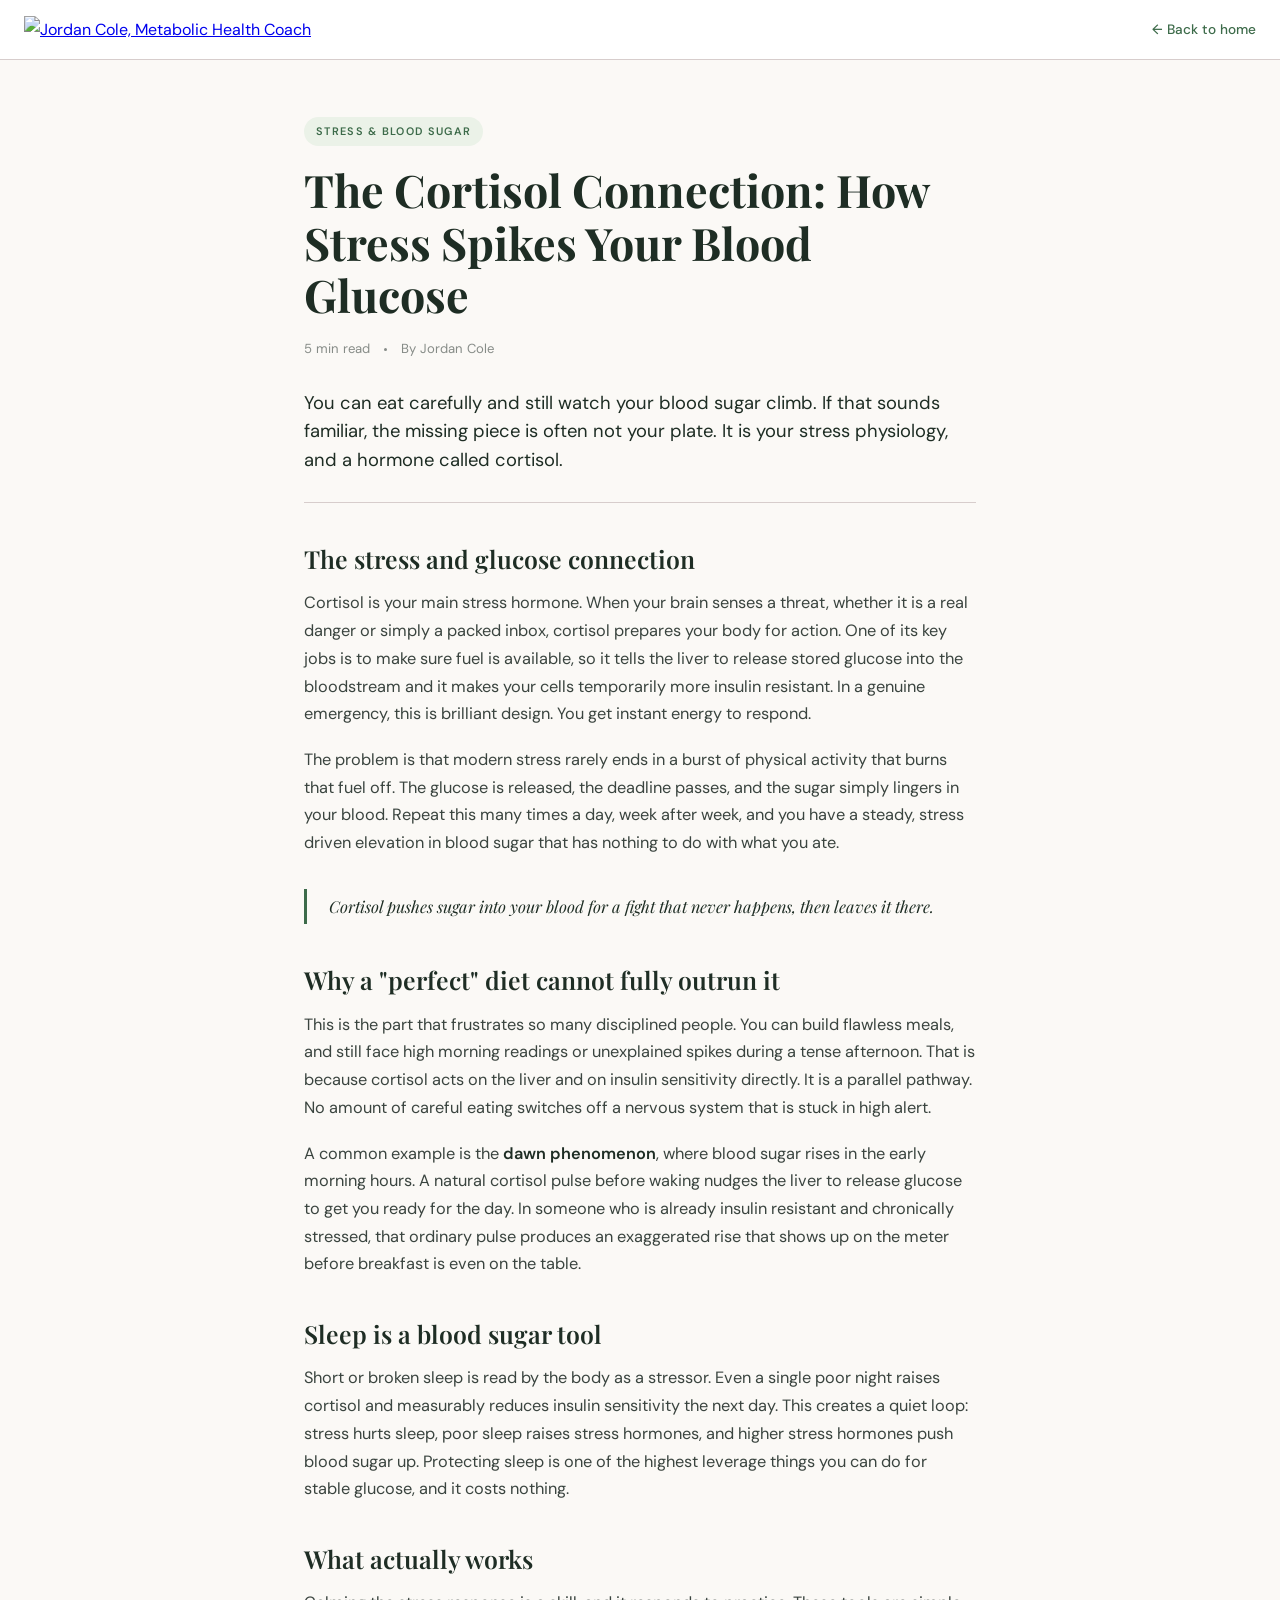
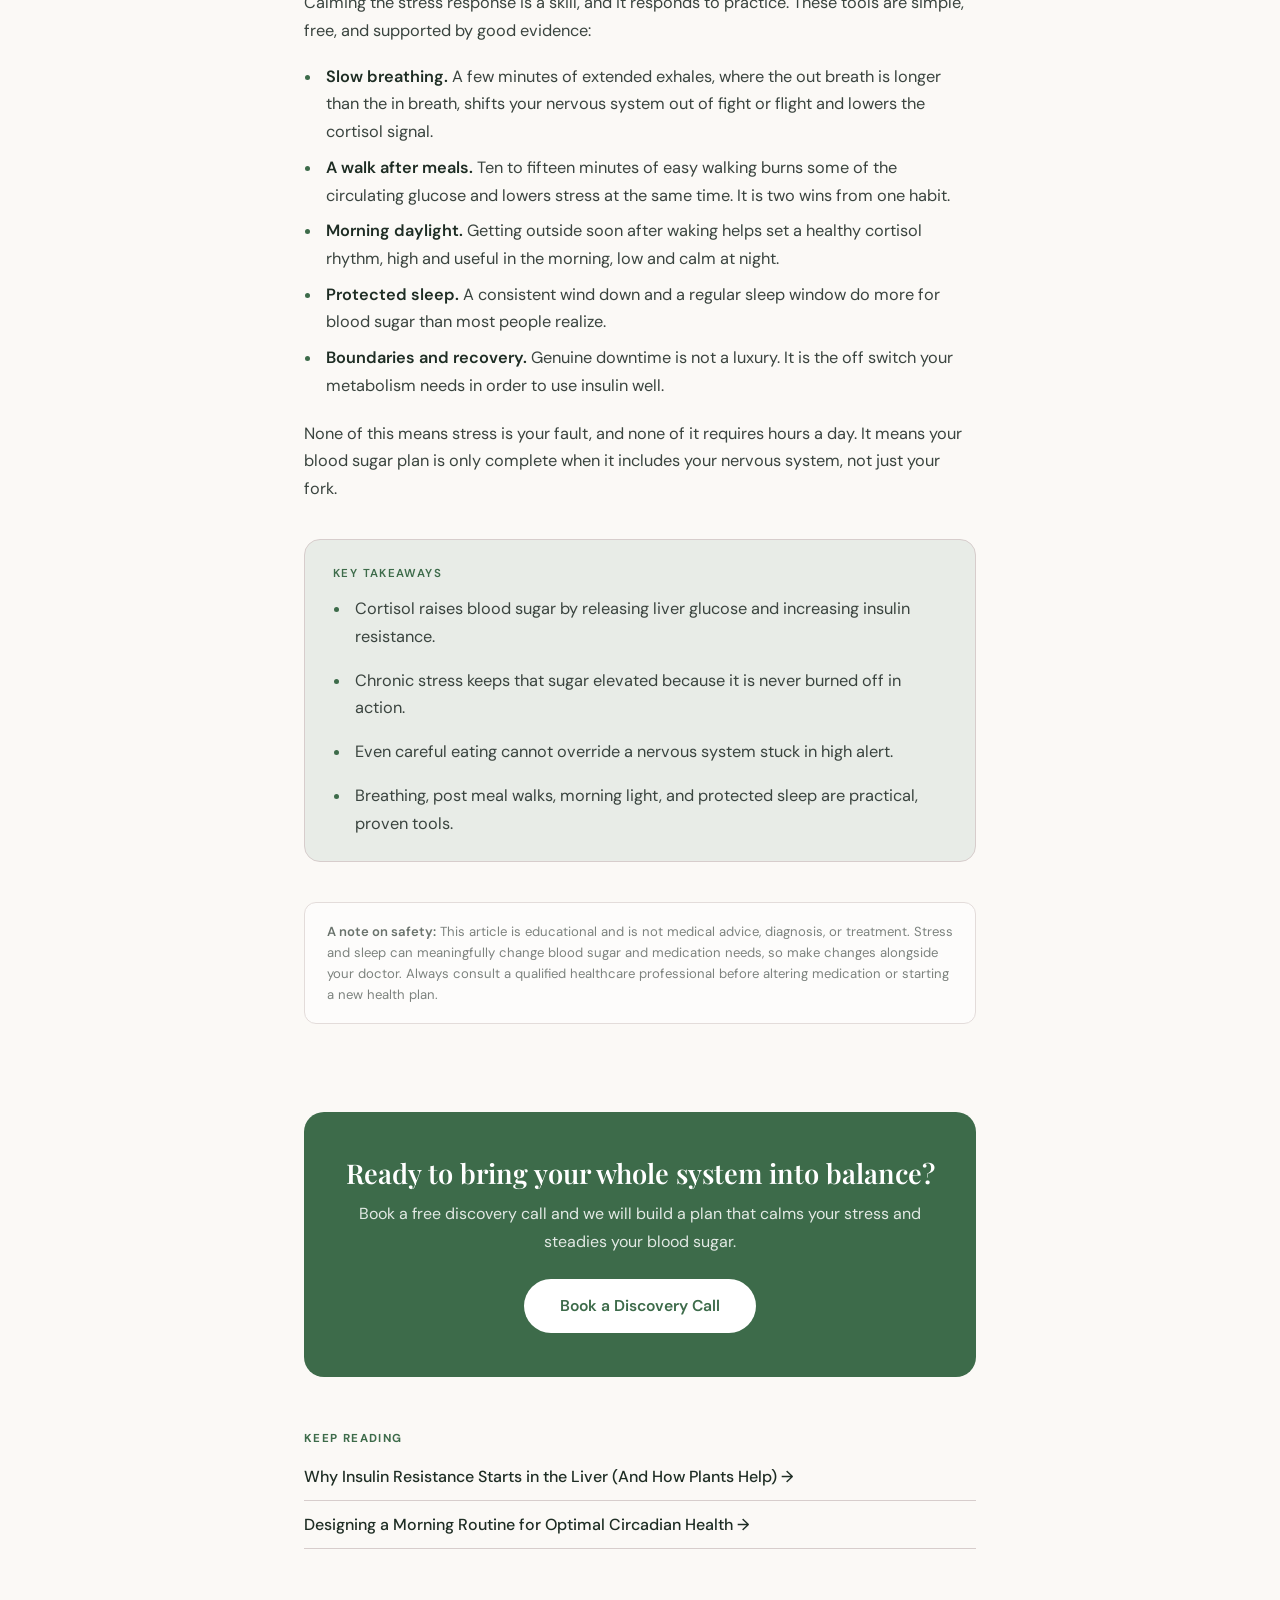
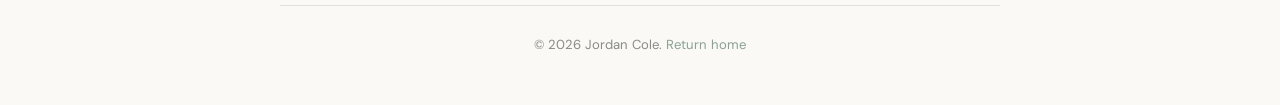
==== article-cortisol-blood-sugar.html @ 0919ec30 "feat: content pages Article pages demonstrating the content architecture and shared article layout/t" ====
<!DOCTYPE html>
<html lang="en">
<head>
  <meta charset="UTF-8" />
  <meta name="viewport" content="width=device-width, initial-scale=1.0" />
  <title>The Cortisol Connection: How Stress Spikes Your Blood Glucose | Jordan Cole</title>
  <meta name="description" content="Why chronic stress raises blood sugar through cortisol, why even a perfect diet cannot fully outrun it, and the nervous system tools that actually help." />
  <link rel="icon" type="image/png" href="assets/placeholder-logo.svg" />
  <link rel="preconnect" href="https://fonts.googleapis.com" />
  <link rel="preconnect" href="https://fonts.gstatic.com" crossorigin />
  <link href="https://fonts.googleapis.com/css2?family=Playfair+Display:ital,wght@0,400;0,500;0,600;0,700;1,400&family=DM+Sans:opsz,wght@9..40,300;9..40,400;9..40,500&display=swap" rel="stylesheet" />
  <link rel="stylesheet" href="article.css" />
</head>
<body>

<div class="top-bar">
  <a href="index.html"><img src="assets/placeholder-logo.svg" alt="Jordan Cole, Metabolic Health Coach" /></a>
  <a href="index.html" class="home-link">← Back to home</a>
</div>

<article class="article">
  <span class="article__eyebrow">Stress &amp; Blood Sugar</span>
  <h1 class="article__title">The Cortisol Connection: How Stress Spikes Your Blood Glucose</h1>
  <div class="article__meta">
    <span>5 min read</span>
    <span class="dot"></span>
    <span>By Jordan Cole</span>
  </div>

  <p class="article__dek">You can eat carefully and still watch your blood sugar climb. If that sounds familiar, the missing piece is often not your plate. It is your stress physiology, and a hormone called cortisol.</p>

  <div class="article__body">
    <h2>The stress and glucose connection</h2>
    <p>Cortisol is your main stress hormone. When your brain senses a threat, whether it is a real danger or simply a packed inbox, cortisol prepares your body for action. One of its key jobs is to make sure fuel is available, so it tells the liver to release stored glucose into the bloodstream and it makes your cells temporarily more insulin resistant. In a genuine emergency, this is brilliant design. You get instant energy to respond.</p>
    <p>The problem is that modern stress rarely ends in a burst of physical activity that burns that fuel off. The glucose is released, the deadline passes, and the sugar simply lingers in your blood. Repeat this many times a day, week after week, and you have a steady, stress driven elevation in blood sugar that has nothing to do with what you ate.</p>

    <p class="pullquote">Cortisol pushes sugar into your blood for a fight that never happens, then leaves it there.</p>

    <h2>Why a "perfect" diet cannot fully outrun it</h2>
    <p>This is the part that frustrates so many disciplined people. You can build flawless meals, and still face high morning readings or unexplained spikes during a tense afternoon. That is because cortisol acts on the liver and on insulin sensitivity directly. It is a parallel pathway. No amount of careful eating switches off a nervous system that is stuck in high alert.</p>
    <p>A common example is the <strong>dawn phenomenon</strong>, where blood sugar rises in the early morning hours. A natural cortisol pulse before waking nudges the liver to release glucose to get you ready for the day. In someone who is already insulin resistant and chronically stressed, that ordinary pulse produces an exaggerated rise that shows up on the meter before breakfast is even on the table.</p>

    <h2>Sleep is a blood sugar tool</h2>
    <p>Short or broken sleep is read by the body as a stressor. Even a single poor night raises cortisol and measurably reduces insulin sensitivity the next day. This creates a quiet loop: stress hurts sleep, poor sleep raises stress hormones, and higher stress hormones push blood sugar up. Protecting sleep is one of the highest leverage things you can do for stable glucose, and it costs nothing.</p>

    <h2>What actually works</h2>
    <p>Calming the stress response is a skill, and it responds to practice. These tools are simple, free, and supported by good evidence:</p>
    <ul>
      <li><strong>Slow breathing.</strong> A few minutes of extended exhales, where the out breath is longer than the in breath, shifts your nervous system out of fight or flight and lowers the cortisol signal.</li>
      <li><strong>A walk after meals.</strong> Ten to fifteen minutes of easy walking burns some of the circulating glucose and lowers stress at the same time. It is two wins from one habit.</li>
      <li><strong>Morning daylight.</strong> Getting outside soon after waking helps set a healthy cortisol rhythm, high and useful in the morning, low and calm at night.</li>
      <li><strong>Protected sleep.</strong> A consistent wind down and a regular sleep window do more for blood sugar than most people realize.</li>
      <li><strong>Boundaries and recovery.</strong> Genuine downtime is not a luxury. It is the off switch your metabolism needs in order to use insulin well.</li>
    </ul>
    <p>None of this means stress is your fault, and none of it requires hours a day. It means your blood sugar plan is only complete when it includes your nervous system, not just your fork.</p>

    <div class="takeaways">
      <h3>Key takeaways</h3>
      <ul>
        <li>Cortisol raises blood sugar by releasing liver glucose and increasing insulin resistance.</li>
        <li>Chronic stress keeps that sugar elevated because it is never burned off in action.</li>
        <li>Even careful eating cannot override a nervous system stuck in high alert.</li>
        <li>Breathing, post meal walks, morning light, and protected sleep are practical, proven tools.</li>
      </ul>
    </div>

    <div class="disclaimer">
      <strong>A note on safety:</strong> This article is educational and is not medical advice, diagnosis, or treatment. Stress and sleep can meaningfully change blood sugar and medication needs, so make changes alongside your doctor. Always consult a qualified healthcare professional before altering medication or starting a new health plan.
    </div>
  </div>
</article>

<section class="article-cta">
  <div class="article-cta__inner">
    <h2>Ready to bring your whole system into balance?</h2>
    <p>Book a free discovery call and we will build a plan that calms your stress and steadies your blood sugar.</p>
    <a href="register.html" class="article-cta__btn">Book a Discovery Call</a>
  </div>
</section>

<section class="more">
  <h3>Keep reading</h3>
  <div class="more__links">
    <a href="article-insulin-resistance.html">Why Insulin Resistance Starts in the Liver (And How Plants Help) →</a>
    <a href="article-morning-routine.html">Designing a Morning Routine for Optimal Circadian Health →</a>
  </div>
</section>

<footer class="article-footer">
  © 2026 Jordan Cole. <a href="index.html">Return home</a>
</footer>

</body>
</html>
---- article.css ----
/* ================================================================
   article.css — shared styling for the educational article pages
   (article-insulin-resistance.html, article-cortisol-blood-sugar.html,
    article-morning-routine.html). Matches the design tokens used across
   the rest of the site.
   ================================================================ */

:root {
  --bg-primary:   #FBF9F6;
  --bg-accent:    #E8ECE7;
  --text-heading: #1E2D24;
  --text-body:    #3A443F;
  --green:        #3D6B4A;
  --green-light:  #5A8A66;
  --green-pale:   #EBF2E8;
  --border:       #D7CDCC;
  --white:        #FFFFFF;
  --serif:        'Playfair Display', Georgia, serif;
  --sans:         'DM Sans', system-ui, sans-serif;
  --shadow:       0 6px 30px rgba(30,45,36,.10);
}

*, *::before, *::after { box-sizing: border-box; margin: 0; padding: 0; }

body {
  font-family: var(--sans);
  background: var(--bg-primary);
  color: var(--text-body);
  line-height: 1.7;
  -webkit-font-smoothing: antialiased;
}

/* ── Top bar ── */
.top-bar {
  display: flex;
  align-items: center;
  justify-content: space-between;
  padding: 16px 24px;
  border-bottom: 1px solid var(--border);
  background: var(--white);
  position: sticky;
  top: 0;
  z-index: 10;
}
.top-bar img { height: 40px; mix-blend-mode: multiply; }
.top-bar a.home-link {
  font-size: .85rem;
  font-weight: 500;
  color: var(--green);
  text-decoration: none;
}
.top-bar a.home-link:hover { color: var(--text-heading); }

/* ── Article layout ── */
.article {
  max-width: 720px;
  margin: 0 auto;
  padding: 56px 24px 40px;
}

.article__eyebrow {
  display: inline-block;
  font-size: .68rem;
  font-weight: 600;
  letter-spacing: .12em;
  text-transform: uppercase;
  color: var(--green);
  background: var(--green-pale);
  padding: 5px 12px;
  border-radius: 50px;
  margin-bottom: 18px;
}

.article__title {
  font-family: var(--serif);
  font-size: clamp(1.9rem, 1.3rem + 2.4vw, 2.8rem);
  font-weight: 700;
  color: var(--text-heading);
  line-height: 1.18;
  margin-bottom: 16px;
}

.article__meta {
  display: flex;
  align-items: center;
  gap: 14px;
  font-size: .82rem;
  color: var(--text-body);
  opacity: .6;
  margin-bottom: 28px;
}
.article__meta span.dot { width: 3px; height: 3px; border-radius: 50%; background: currentColor; }

.article__dek {
  font-size: 1.15rem;
  color: var(--text-heading);
  font-weight: 400;
  line-height: 1.55;
  padding-bottom: 28px;
  margin-bottom: 32px;
  border-bottom: 1px solid var(--border);
}

/* ── Prose ── */
.article__body h2 {
  font-family: var(--serif);
  font-size: 1.55rem;
  font-weight: 600;
  color: var(--text-heading);
  line-height: 1.3;
  margin: 40px 0 14px;
}
.article__body h3 {
  font-size: 1.1rem;
  font-weight: 600;
  color: var(--text-heading);
  margin: 28px 0 10px;
}
.article__body p { margin-bottom: 18px; font-size: 1.02rem; }
.article__body a { color: var(--green); text-decoration: underline; text-underline-offset: 3px; }
.article__body strong { color: var(--text-heading); font-weight: 600; }

.article__body ul, .article__body ol {
  margin: 0 0 20px 1.1rem;
  display: flex;
  flex-direction: column;
  gap: 8px;
}
.article__body li { font-size: 1.02rem; padding-left: 4px; }
.article__body ul li::marker { color: var(--green); }

/* Key-takeaways callout */
.takeaways {
  background: var(--bg-accent);
  border: 1px solid var(--border);
  border-radius: 16px;
  padding: 24px 28px;
  margin: 36px 0;
}
.takeaways h3 {
  margin: 0 0 12px;
  font-size: .72rem;
  letter-spacing: .12em;
  text-transform: uppercase;
  color: var(--green);
}
.takeaways ul { margin: 0 0 0 1.1rem; }
.takeaways li { margin-bottom: 8px; }
.takeaways li:last-child { margin-bottom: 0; }

/* Pull-quote */
.pullquote {
  font-family: var(--serif);
  font-size: 1.3rem;
  font-style: italic;
  color: var(--text-heading);
  line-height: 1.45;
  border-left: 3px solid var(--green);
  padding: 6px 0 6px 22px;
  margin: 32px 0;
}

/* Disclaimer */
.disclaimer {
  font-size: .82rem;
  color: var(--text-body);
  opacity: .65;
  line-height: 1.6;
  background: var(--white);
  border: 1px solid var(--border);
  border-radius: 12px;
  padding: 18px 22px;
  margin-top: 40px;
}
.disclaimer strong { color: var(--text-heading); }

/* ── CTA panel ── */
.article-cta {
  max-width: 720px;
  margin: 48px auto 0;
  padding: 0 24px;
}
.article-cta__inner {
  background: var(--green);
  border-radius: 20px;
  padding: 44px 36px;
  text-align: center;
  color: var(--white);
}
.article-cta__inner h2 {
  font-family: var(--serif);
  font-size: 1.7rem;
  font-weight: 600;
  line-height: 1.25;
  margin-bottom: 10px;
}
.article-cta__inner p { opacity: .85; margin-bottom: 24px; font-size: 1rem; }
.article-cta__btn {
  display: inline-block;
  background: var(--white);
  color: var(--green);
  padding: 14px 36px;
  border-radius: 50px;
  font-weight: 600;
  font-size: .98rem;
  text-decoration: none;
  transition: all .3s;
}
.article-cta__btn:hover { transform: translateY(-2px); box-shadow: 0 10px 28px rgba(30,45,36,.28); }

/* ── More articles ── */
.more {
  max-width: 720px;
  margin: 52px auto 0;
  padding: 0 24px;
}
.more h3 {
  font-size: .72rem;
  letter-spacing: .12em;
  text-transform: uppercase;
  color: var(--green);
  margin-bottom: 14px;
}
.more__links { display: flex; flex-direction: column; gap: 10px; }
.more__links a {
  color: var(--text-heading);
  text-decoration: none;
  font-weight: 500;
  border-bottom: 1px solid var(--border);
  padding-bottom: 10px;
  transition: color .2s;
}
.more__links a:hover { color: var(--green); }

/* ── Footer ── */
.article-footer {
  max-width: 720px;
  margin: 56px auto 0;
  padding: 28px 24px 48px;
  border-top: 1px solid var(--border);
  font-size: .82rem;
  color: var(--text-body);
  opacity: .6;
  text-align: center;
}
.article-footer a { color: var(--green); text-decoration: none; }
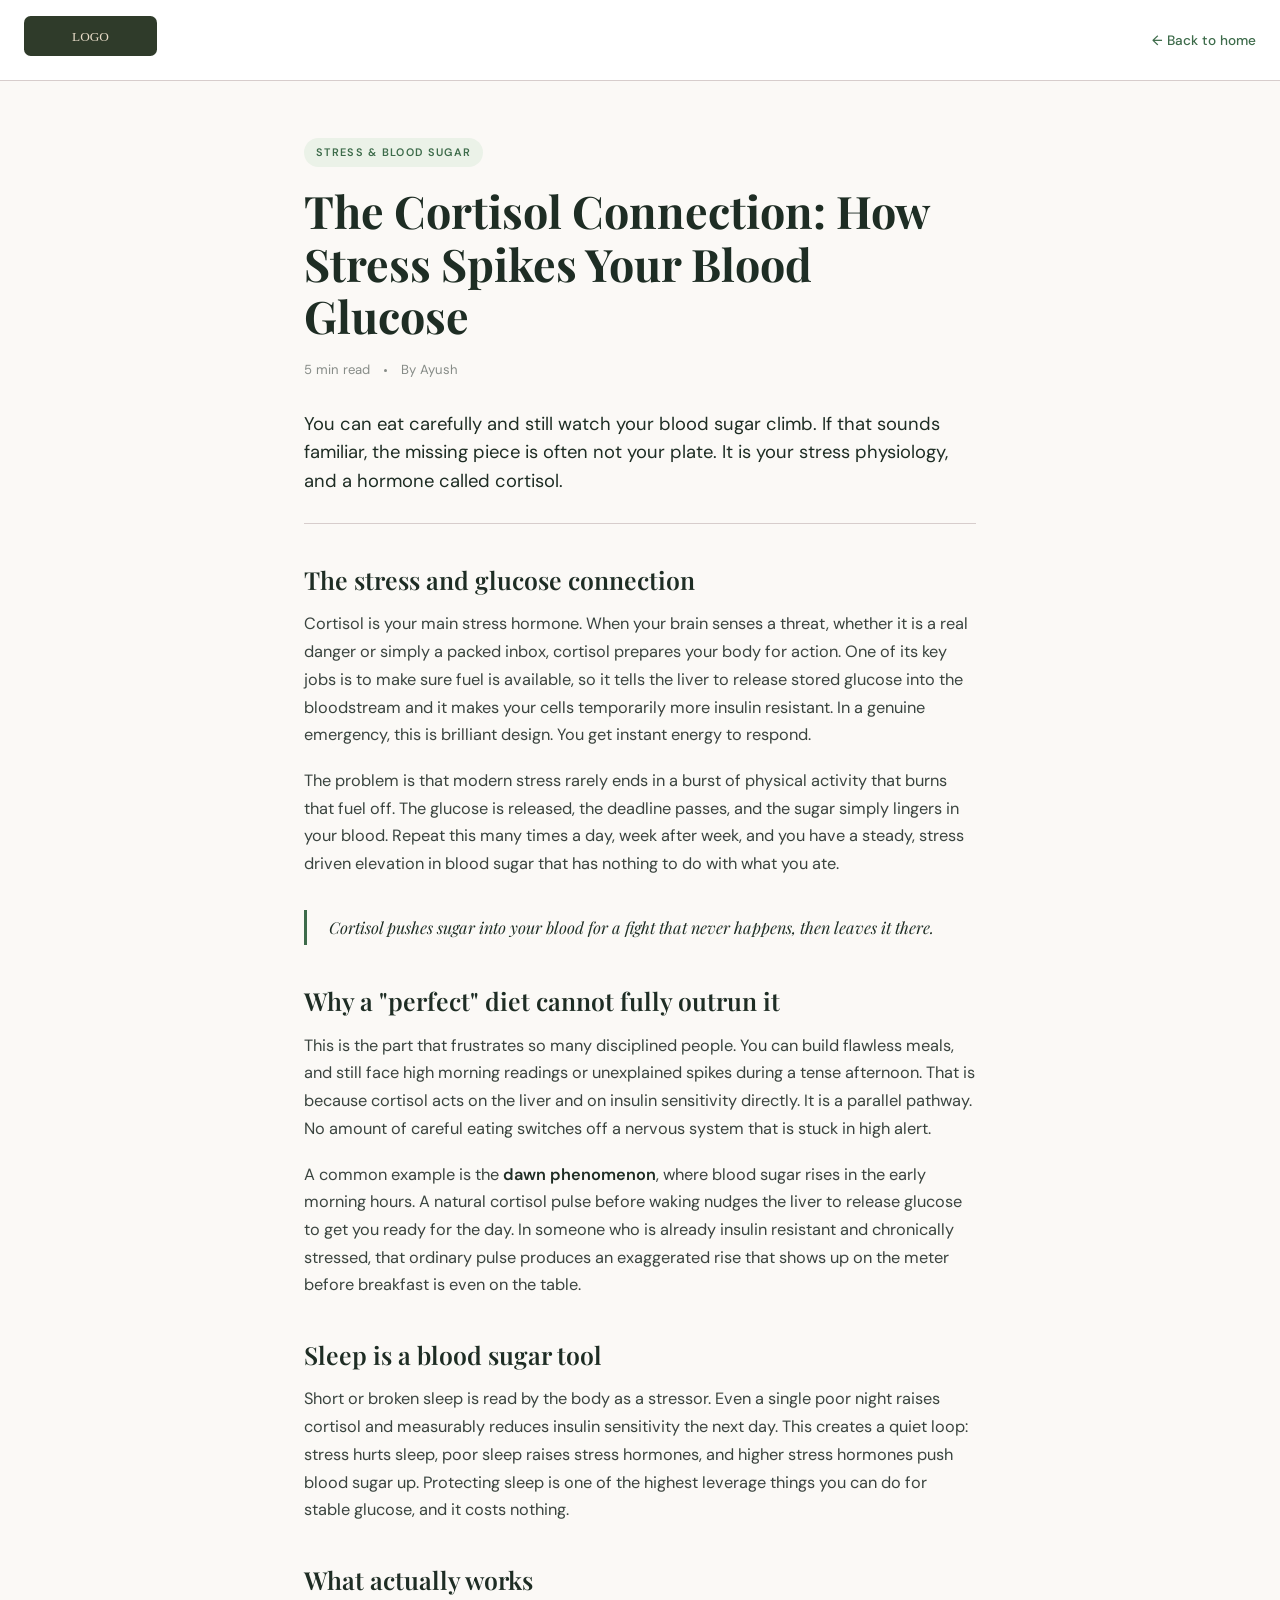
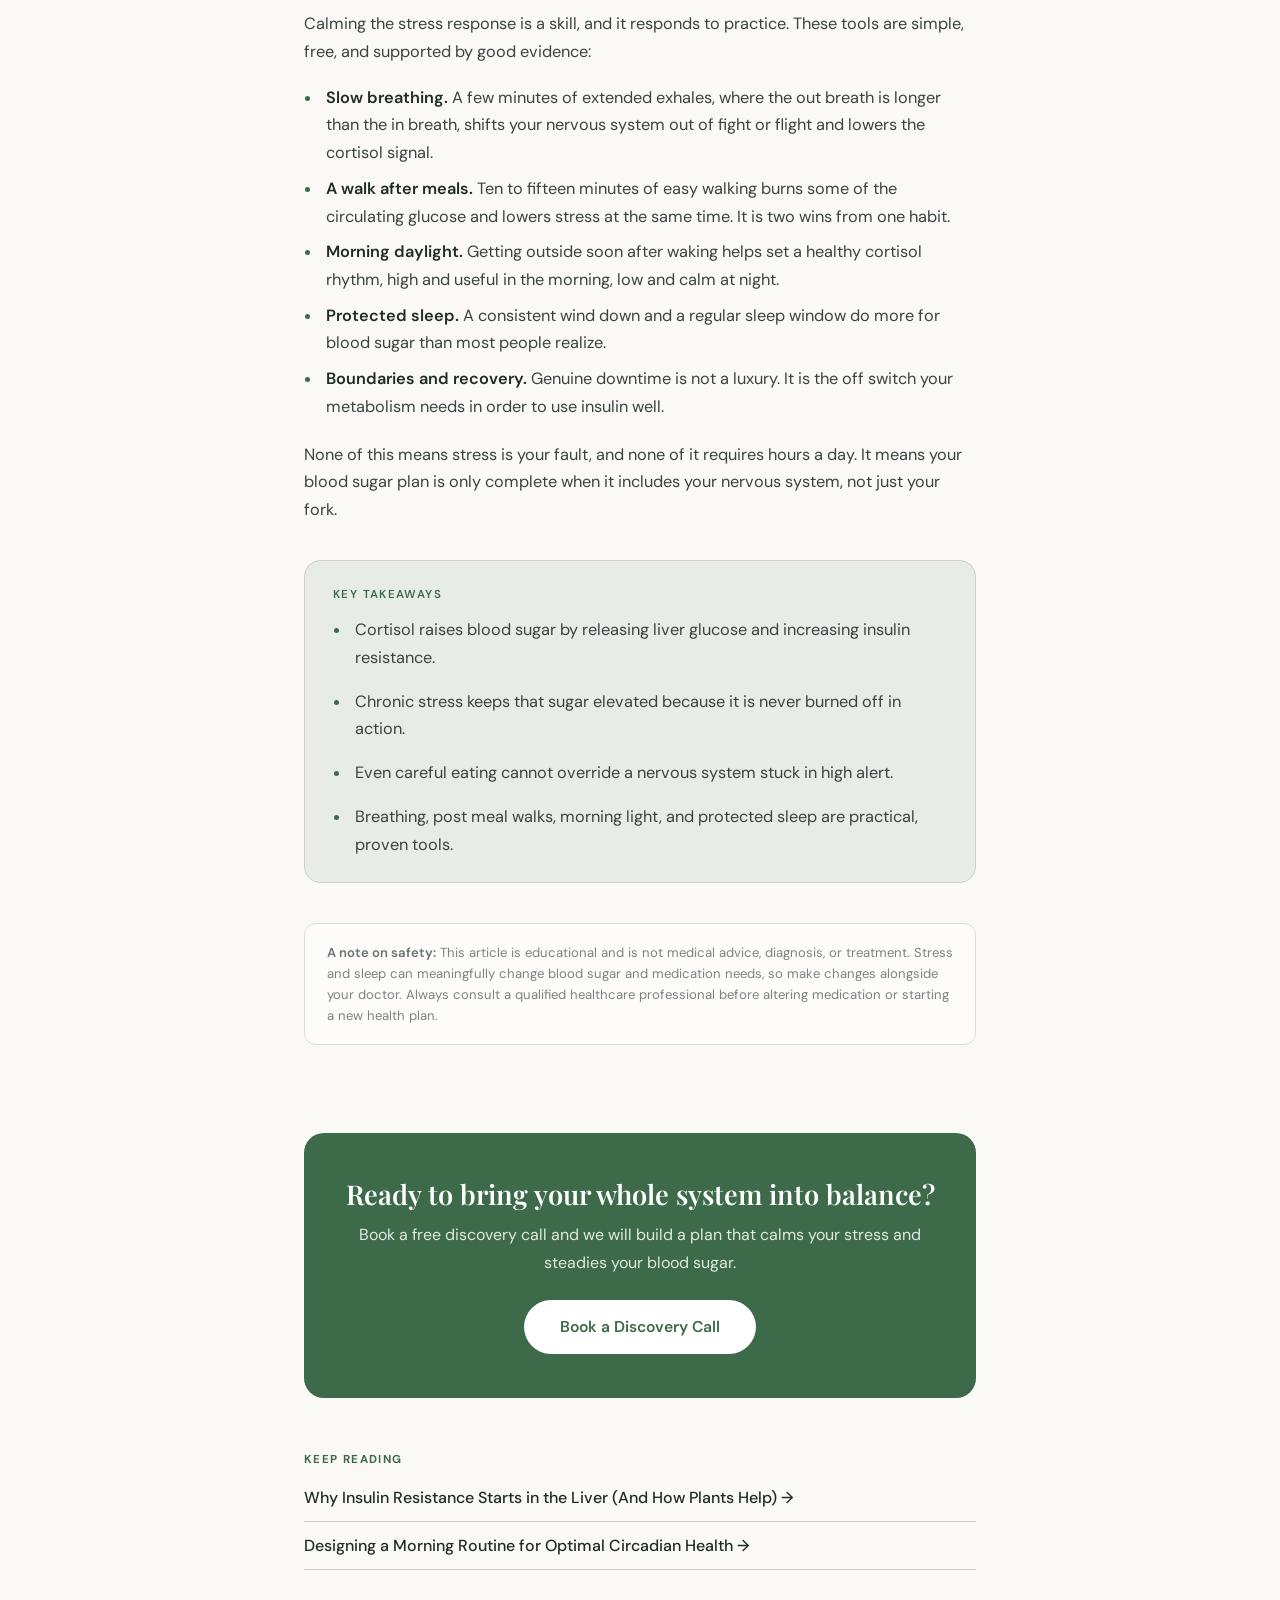
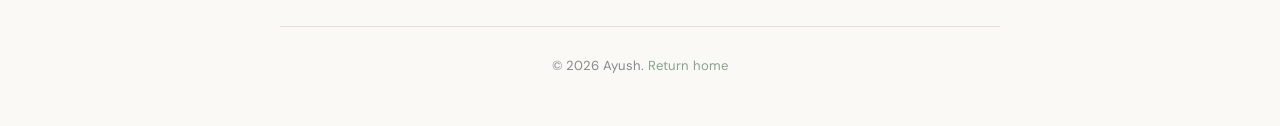
==== commit c8b3ec7d: "docs: use real first name (Ayush) instead of placeholder persona Per direction: the client's real fi" ====
--- a/article-cortisol-blood-sugar.html
+++ b/article-cortisol-blood-sugar.html
@@ -3,7 +3,7 @@
 <head>
   <meta charset="UTF-8" />
   <meta name="viewport" content="width=device-width, initial-scale=1.0" />
-  <title>The Cortisol Connection: How Stress Spikes Your Blood Glucose | Jordan Cole</title>
+  <title>The Cortisol Connection: How Stress Spikes Your Blood Glucose | Ayush</title>
   <meta name="description" content="Why chronic stress raises blood sugar through cortisol, why even a perfect diet cannot fully outrun it, and the nervous system tools that actually help." />
   <link rel="icon" type="image/png" href="assets/placeholder-logo.svg" />
   <link rel="preconnect" href="https://fonts.googleapis.com" />
@@ -14,7 +14,7 @@
 <body>
 
 <div class="top-bar">
-  <a href="index.html"><img src="assets/placeholder-logo.svg" alt="Jordan Cole, Metabolic Health Coach" /></a>
+  <a href="index.html"><img src="assets/placeholder-logo.svg" alt="Ayush, Diabetes Freedom Coach" /></a>
   <a href="index.html" class="home-link">← Back to home</a>
 </div>
 
@@ -24,7 +24,7 @@
   <div class="article__meta">
     <span>5 min read</span>
     <span class="dot"></span>
-    <span>By Jordan Cole</span>
+    <span>By Ayush</span>
   </div>
 
   <p class="article__dek">You can eat carefully and still watch your blood sugar climb. If that sounds familiar, the missing piece is often not your plate. It is your stress physiology, and a hormone called cortisol.</p>
@@ -87,7 +87,7 @@
 </section>
 
 <footer class="article-footer">
-  © 2026 Jordan Cole. <a href="index.html">Return home</a>
+  © 2026 Ayush. <a href="index.html">Return home</a>
 </footer>
 
 </body>
